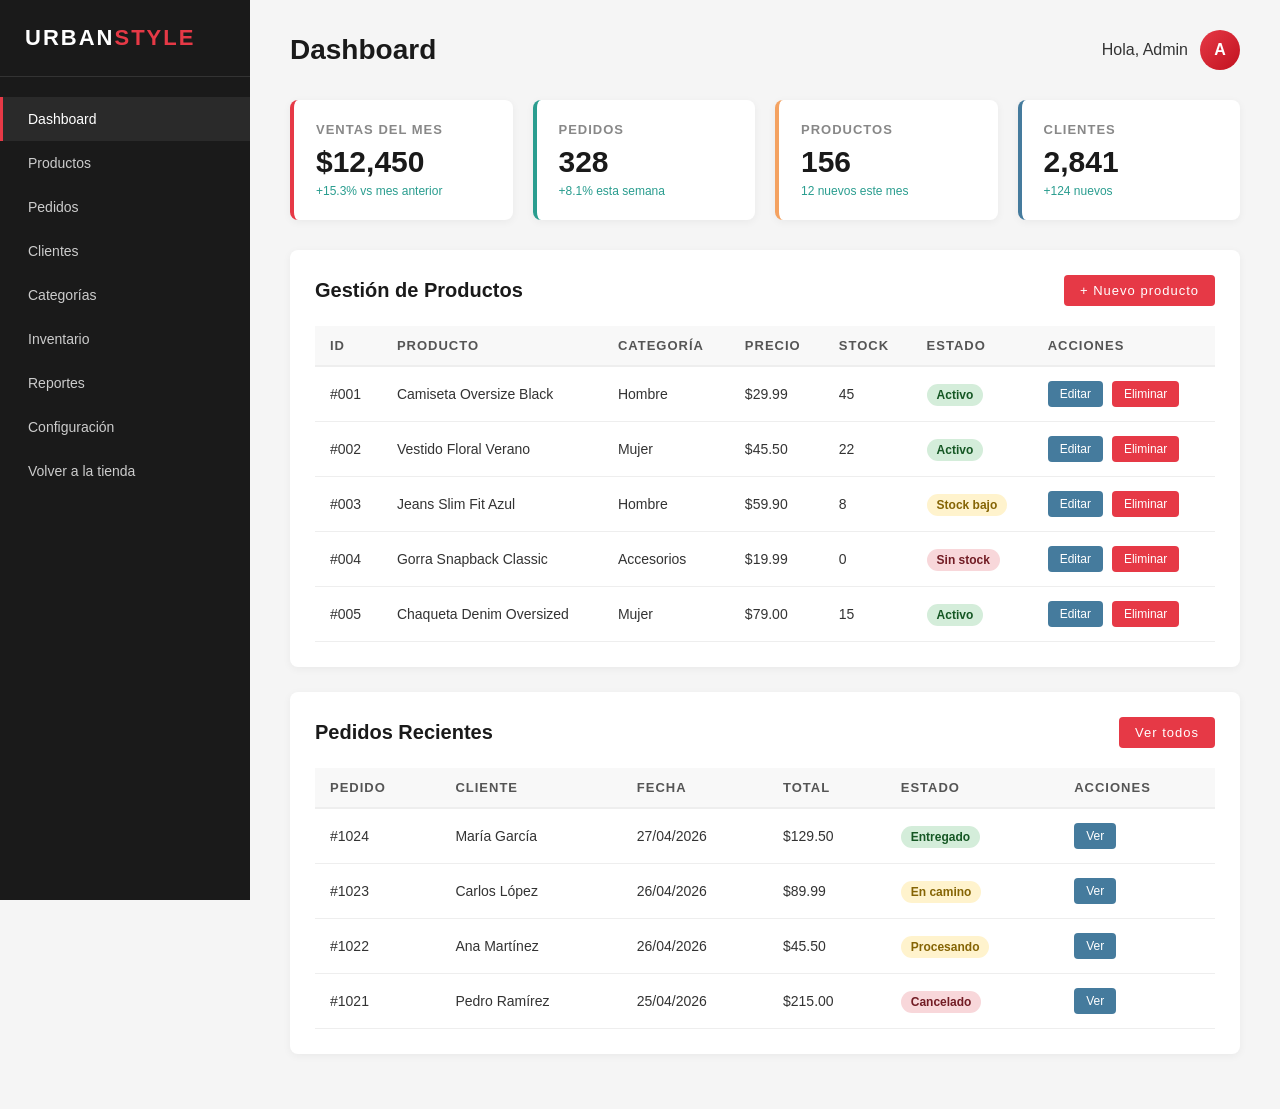
==== admin.html @ dcd6806b "first commit" ====
<!DOCTYPE html>
<html lang="es">
<head>
    <meta charset="UTF-8">
    <meta name="viewport" content="width=device-width, initial-scale=1.0">
    <title>Panel Admin - URBAN STYLE</title>
    <link rel="stylesheet" href="styles.css">
</head>
<body>
    <div class="admin-layout">
        <aside class="sidebar">
            <div class="sidebar-logo">URBAN<span>STYLE</span></div>
            <ul class="sidebar-menu">
                <li><a href="#" class="active">Dashboard</a></li>
                <li><a href="#">Productos</a></li>
                <li><a href="#">Pedidos</a></li>
                <li><a href="#">Clientes</a></li>
                <li><a href="#">Categorías</a></li>
                <li><a href="#">Inventario</a></li>
                <li><a href="#">Reportes</a></li>
                <li><a href="#">Configuración</a></li>
                <li><a href="index.html">Volver a la tienda</a></li>
            </ul>
        </aside>

        <main class="admin-main">
            <header class="admin-header">
                <h1>Dashboard</h1>
                <div class="admin-user">
                    <span>Hola, Admin</span>
                    <div class="avatar">A</div>
                </div>
            </header>

            <div class="stats-grid">
                <div class="stat-card">
                    <h3>Ventas del mes</h3>
                    <div class="value">$12,450</div>
                    <div class="change">+15.3% vs mes anterior</div>
                </div>
                <div class="stat-card">
                    <h3>Pedidos</h3>
                    <div class="value">328</div>
                    <div class="change">+8.1% esta semana</div>
                </div>
                <div class="stat-card">
                    <h3>Productos</h3>
                    <div class="value">156</div>
                    <div class="change">12 nuevos este mes</div>
                </div>
                <div class="stat-card">
                    <h3>Clientes</h3>
                    <div class="value">2,841</div>
                    <div class="change">+124 nuevos</div>
                </div>
            </div>

            <section class="admin-section">
                <div class="section-header">
                    <h2>Gestión de Productos</h2>
                    <a href="#" class="btn btn-sm">+ Nuevo producto</a>
                </div>
                <table>
                    <thead>
                        <tr>
                            <th>ID</th>
                            <th>Producto</th>
                            <th>Categoría</th>
                            <th>Precio</th>
                            <th>Stock</th>
                            <th>Estado</th>
                            <th>Acciones</th>
                        </tr>
                    </thead>
                    <tbody>
                        <tr>
                            <td>#001</td>
                            <td>Camiseta Oversize Black</td>
                            <td>Hombre</td>
                            <td>$29.99</td>
                            <td>45</td>
                            <td><span class="badge badge-success">Activo</span></td>
                            <td>
                                <a href="#" class="action-btn btn-edit">Editar</a>
                                <a href="#" class="action-btn btn-delete">Eliminar</a>
                            </td>
                        </tr>
                        <tr>
                            <td>#002</td>
                            <td>Vestido Floral Verano</td>
                            <td>Mujer</td>
                            <td>$45.50</td>
                            <td>22</td>
                            <td><span class="badge badge-success">Activo</span></td>
                            <td>
                                <a href="#" class="action-btn btn-edit">Editar</a>
                                <a href="#" class="action-btn btn-delete">Eliminar</a>
                            </td>
                        </tr>
                        <tr>
                            <td>#003</td>
                            <td>Jeans Slim Fit Azul</td>
                            <td>Hombre</td>
                            <td>$59.90</td>
                            <td>8</td>
                            <td><span class="badge badge-warning">Stock bajo</span></td>
                            <td>
                                <a href="#" class="action-btn btn-edit">Editar</a>
                                <a href="#" class="action-btn btn-delete">Eliminar</a>
                            </td>
                        </tr>
                        <tr>
                            <td>#004</td>
                            <td>Gorra Snapback Classic</td>
                            <td>Accesorios</td>
                            <td>$19.99</td>
                            <td>0</td>
                            <td><span class="badge badge-danger">Sin stock</span></td>
                            <td>
                                <a href="#" class="action-btn btn-edit">Editar</a>
                                <a href="#" class="action-btn btn-delete">Eliminar</a>
                            </td>
                        </tr>
                        <tr>
                            <td>#005</td>
                            <td>Chaqueta Denim Oversized</td>
                            <td>Mujer</td>
                            <td>$79.00</td>
                            <td>15</td>
                            <td><span class="badge badge-success">Activo</span></td>
                            <td>
                                <a href="#" class="action-btn btn-edit">Editar</a>
                                <a href="#" class="action-btn btn-delete">Eliminar</a>
                            </td>
                        </tr>
                    </tbody>
                </table>
            </section>

            <section class="admin-section">
                <div class="section-header">
                    <h2>Pedidos Recientes</h2>
                    <a href="#" class="btn btn-sm">Ver todos</a>
                </div>
                <table>
                    <thead>
                        <tr>
                            <th>Pedido</th>
                            <th>Cliente</th>
                            <th>Fecha</th>
                            <th>Total</th>
                            <th>Estado</th>
                            <th>Acciones</th>
                        </tr>
                    </thead>
                    <tbody>
                        <tr>
                            <td>#1024</td>
                            <td>María García</td>
                            <td>27/04/2026</td>
                            <td>$129.50</td>
                            <td><span class="badge badge-success">Entregado</span></td>
                            <td><a href="#" class="action-btn btn-edit">Ver</a></td>
                        </tr>
                        <tr>
                            <td>#1023</td>
                            <td>Carlos López</td>
                            <td>26/04/2026</td>
                            <td>$89.99</td>
                            <td><span class="badge badge-warning">En camino</span></td>
                            <td><a href="#" class="action-btn btn-edit">Ver</a></td>
                        </tr>
                        <tr>
                            <td>#1022</td>
                            <td>Ana Martínez</td>
                            <td>26/04/2026</td>
                            <td>$45.50</td>
                            <td><span class="badge badge-warning">Procesando</span></td>
                            <td><a href="#" class="action-btn btn-edit">Ver</a></td>
                        </tr>
                        <tr>
                            <td>#1021</td>
                            <td>Pedro Ramírez</td>
                            <td>25/04/2026</td>
                            <td>$215.00</td>
                            <td><span class="badge badge-danger">Cancelado</span></td>
                            <td><a href="#" class="action-btn btn-edit">Ver</a></td>
                        </tr>
                    </tbody>
                </table>
            </section>
        </main>
    </div>
</body>
</html>
---- styles.css ----
* {
    margin: 0;
    padding: 0;
    box-sizing: border-box;
    font-family: 'Segoe UI', Tahoma, sans-serif;
}

body {
    background-color: #f5f5f5;
    color: #333;
}

/* ===== NAVBAR ===== */
.navbar {
    background-color: #1a1a1a;
    color: #fff;
    padding: 18px 50px;
    display: flex;
    justify-content: space-between;
    align-items: center;
    box-shadow: 0 2px 8px rgba(0,0,0,0.1);
    position: sticky;
    top: 0;
    z-index: 100;
}

.logo {
    font-size: 26px;
    font-weight: bold;
    letter-spacing: 2px;
}

.logo span {
    color: #e63946;
}

.nav-links {
    list-style: none;
    display: flex;
    gap: 30px;
}

.nav-links a {
    color: #fff;
    text-decoration: none;
    font-size: 15px;
    transition: color 0.3s;
}

.nav-links a:hover {
    color: #e63946;
}

.nav-icons {
    display: flex;
    gap: 20px;
    font-size: 18px;
}

.nav-icons a {
    color: #fff;
    text-decoration: none;
}

/* ===== HERO ===== */
.hero {
    background: linear-gradient(135deg, #232526 0%, #414345 100%);
    color: #fff;
    padding: 100px 50px;
    text-align: center;
}

.hero h1 {
    font-size: 52px;
    margin-bottom: 20px;
    letter-spacing: 3px;
}

.hero p {
    font-size: 18px;
    margin-bottom: 30px;
    opacity: 0.9;
}

.btn {
    background-color: #e63946;
    color: #fff;
    padding: 14px 40px;
    border: none;
    border-radius: 4px;
    font-size: 15px;
    cursor: pointer;
    text-decoration: none;
    display: inline-block;
    transition: background 0.3s;
    letter-spacing: 1px;
}

.btn:hover {
    background-color: #c1121f;
}

.btn-outline {
    background: transparent;
    border: 2px solid #fff;
}

.btn-outline:hover {
    background: #fff;
    color: #1a1a1a;
}

/* ===== CATEGORÍAS ===== */
.section-title {
    text-align: center;
    font-size: 32px;
    margin: 60px 0 40px;
    color: #1a1a1a;
    letter-spacing: 2px;
}

.categories {
    display: grid;
    grid-template-columns: repeat(3, 1fr);
    gap: 20px;
    padding: 0 50px;
    margin-bottom: 60px;
}

.category-card {
    background-color: #ddd;
    height: 250px;
    border-radius: 8px;
    display: flex;
    align-items: center;
    justify-content: center;
    color: #1a1a1a;
    font-size: 24px;
    font-weight: bold;
    letter-spacing: 2px;
    cursor: pointer;
    transition: transform 0.3s;
}

.category-card:nth-child(1) { background: linear-gradient(135deg, #ffecd2, #fcb69f); }
.category-card:nth-child(2) { background: linear-gradient(135deg, #a1c4fd, #c2e9fb); }
.category-card:nth-child(3) { background: linear-gradient(135deg, #d4fc79, #96e6a1); }

.category-card:hover {
    transform: translateY(-5px);
}

/* ===== PRODUCTOS ===== */
.products {
    display: grid;
    grid-template-columns: repeat(4, 1fr);
    gap: 25px;
    padding: 0 50px 60px;
}

.product-card {
    background-color: #fff;
    border-radius: 8px;
    overflow: hidden;
    box-shadow: 0 2px 10px rgba(0,0,0,0.08);
    transition: transform 0.3s, box-shadow 0.3s;
}

.product-card:hover {
    transform: translateY(-5px);
    box-shadow: 0 5px 20px rgba(0,0,0,0.15);
}

.product-image {
    height: 280px;
    background: linear-gradient(135deg, #e0e0e0, #c0c0c0);
    display: flex;
    align-items: center;
    justify-content: center;
    color: #888;
    font-size: 14px;
}

.product-info {
    padding: 18px;
}

.product-name {
    font-size: 16px;
    font-weight: 600;
    margin-bottom: 8px;
}

.product-category {
    font-size: 12px;
    color: #888;
    margin-bottom: 10px;
    text-transform: uppercase;
}

.product-price {
    font-size: 20px;
    font-weight: bold;
    color: #e63946;
    margin-bottom: 12px;
}

.product-card .btn {
    width: 100%;
    padding: 10px;
    font-size: 14px;
}

/* ===== FOOTER ===== */
.footer {
    background-color: #1a1a1a;
    color: #ccc;
    padding: 40px 50px 20px;
    text-align: center;
}

.footer-links {
    display: flex;
    justify-content: center;
    gap: 30px;
    margin-bottom: 20px;
    list-style: none;
}

.footer-links a {
    color: #ccc;
    text-decoration: none;
    font-size: 14px;
}

.footer-links a:hover {
    color: #e63946;
}

.footer p {
    font-size: 13px;
    color: #888;
}

/* ===== LOGIN ===== */
.login-container {
    min-height: calc(100vh - 76px);
    display: flex;
    align-items: center;
    justify-content: center;
    background: linear-gradient(135deg, #232526 0%, #414345 100%);
    padding: 40px 20px;
}

.login-box {
    background-color: #fff;
    padding: 50px 40px;
    border-radius: 10px;
    box-shadow: 0 10px 40px rgba(0,0,0,0.3);
    width: 100%;
    max-width: 420px;
}

.login-box h2 {
    text-align: center;
    margin-bottom: 8px;
    font-size: 28px;
    color: #1a1a1a;
}

.login-box .subtitle {
    text-align: center;
    color: #888;
    margin-bottom: 30px;
    font-size: 14px;
}

.form-group {
    margin-bottom: 20px;
}

.form-group label {
    display: block;
    margin-bottom: 8px;
    font-size: 14px;
    color: #555;
    font-weight: 500;
}

.form-group input,
.form-group select,
.form-group textarea {
    width: 100%;
    padding: 12px 14px;
    border: 1px solid #ddd;
    border-radius: 5px;
    font-size: 14px;
    transition: border 0.3s;
}

.form-group input:focus,
.form-group select:focus,
.form-group textarea:focus {
    outline: none;
    border-color: #e63946;
}

.form-row {
    display: flex;
    justify-content: space-between;
    align-items: center;
    margin-bottom: 20px;
    font-size: 13px;
}

.form-row a {
    color: #e63946;
    text-decoration: none;
}

.login-box .btn {
    width: 100%;
    padding: 13px;
}

.divider {
    text-align: center;
    margin: 20px 0;
    color: #aaa;
    font-size: 13px;
    position: relative;
}

.divider::before,
.divider::after {
    content: '';
    position: absolute;
    top: 50%;
    width: 40%;
    height: 1px;
    background: #ddd;
}

.divider::before { left: 0; }
.divider::after { right: 0; }

.signup-text {
    text-align: center;
    margin-top: 20px;
    font-size: 14px;
    color: #555;
}

.signup-text a {
    color: #e63946;
    text-decoration: none;
    font-weight: 600;
}

/* ===== ADMIN ===== */
.admin-layout {
    display: flex;
    min-height: 100vh;
}

.sidebar {
    width: 250px;
    background-color: #1a1a1a;
    color: #fff;
    padding: 25px 0;
    position: fixed;
    height: 100vh;
    overflow-y: auto;
}

.sidebar-logo {
    padding: 0 25px 25px;
    border-bottom: 1px solid #333;
    font-size: 22px;
    font-weight: bold;
    letter-spacing: 2px;
}

.sidebar-logo span { color: #e63946; }

.sidebar-menu {
    list-style: none;
    margin-top: 20px;
}

.sidebar-menu li a {
    display: block;
    padding: 14px 25px;
    color: #ccc;
    text-decoration: none;
    font-size: 14px;
    transition: background 0.3s;
    border-left: 3px solid transparent;
}

.sidebar-menu li a:hover,
.sidebar-menu li a.active {
    background-color: #2a2a2a;
    color: #fff;
    border-left-color: #e63946;
}

.admin-main {
    margin-left: 250px;
    flex: 1;
    padding: 30px 40px;
    background-color: #f5f5f5;
}

.admin-header {
    display: flex;
    justify-content: space-between;
    align-items: center;
    margin-bottom: 30px;
}

.admin-header h1 {
    font-size: 28px;
    color: #1a1a1a;
}

.admin-user {
    display: flex;
    align-items: center;
    gap: 12px;
}

.avatar {
    width: 40px;
    height: 40px;
    border-radius: 50%;
    background: linear-gradient(135deg, #e63946, #c1121f);
    color: #fff;
    display: flex;
    align-items: center;
    justify-content: center;
    font-weight: bold;
}

/* Stats Cards */
.stats-grid {
    display: grid;
    grid-template-columns: repeat(4, 1fr);
    gap: 20px;
    margin-bottom: 30px;
}

.stat-card {
    background-color: #fff;
    padding: 22px;
    border-radius: 8px;
    box-shadow: 0 2px 8px rgba(0,0,0,0.05);
    border-left: 4px solid #e63946;
}

.stat-card:nth-child(2) { border-left-color: #2a9d8f; }
.stat-card:nth-child(3) { border-left-color: #f4a261; }
.stat-card:nth-child(4) { border-left-color: #457b9d; }

.stat-card h3 {
    font-size: 13px;
    color: #888;
    text-transform: uppercase;
    margin-bottom: 8px;
    letter-spacing: 1px;
}

.stat-card .value {
    font-size: 30px;
    font-weight: bold;
    color: #1a1a1a;
}

.stat-card .change {
    font-size: 12px;
    color: #2a9d8f;
    margin-top: 5px;
}

/* Tables */
.admin-section {
    background-color: #fff;
    border-radius: 8px;
    padding: 25px;
    box-shadow: 0 2px 8px rgba(0,0,0,0.05);
    margin-bottom: 25px;
}

.section-header {
    display: flex;
    justify-content: space-between;
    align-items: center;
    margin-bottom: 20px;
}

.section-header h2 {
    font-size: 20px;
    color: #1a1a1a;
}

.btn-sm {
    padding: 8px 16px;
    font-size: 13px;
}

table {
    width: 100%;
    border-collapse: collapse;
}

th {
    background-color: #f8f8f8;
    padding: 12px 15px;
    text-align: left;
    font-size: 13px;
    color: #555;
    text-transform: uppercase;
    letter-spacing: 1px;
    border-bottom: 2px solid #eee;
}

td {
    padding: 14px 15px;
    border-bottom: 1px solid #eee;
    font-size: 14px;
}

tr:hover {
    background-color: #fafafa;
}

.badge {
    padding: 4px 10px;
    border-radius: 12px;
    font-size: 12px;
    font-weight: 600;
}

.badge-success {
    background-color: #d4edda;
    color: #155724;
}

.badge-warning {
    background-color: #fff3cd;
    color: #856404;
}

.badge-danger {
    background-color: #f8d7da;
    color: #721c24;
}

.action-btn {
    padding: 6px 12px;
    border: none;
    border-radius: 4px;
    cursor: pointer;
    font-size: 12px;
    margin-right: 5px;
    text-decoration: none;
    display: inline-block;
}

.btn-edit {
    background-color: #457b9d;
    color: #fff;
}

.btn-delete {
    background-color: #e63946;
    color: #fff;
}

/* ===== RESPONSIVE ===== */
@media (max-width: 900px) {
    .products { grid-template-columns: repeat(2, 1fr); }
    .categories { grid-template-columns: 1fr; }
    .stats-grid { grid-template-columns: repeat(2, 1fr); }
    .nav-links { display: none; }
    .hero h1 { font-size: 36px; }
    .sidebar { width: 200px; }
    .admin-main { margin-left: 200px; padding: 20px; }
}
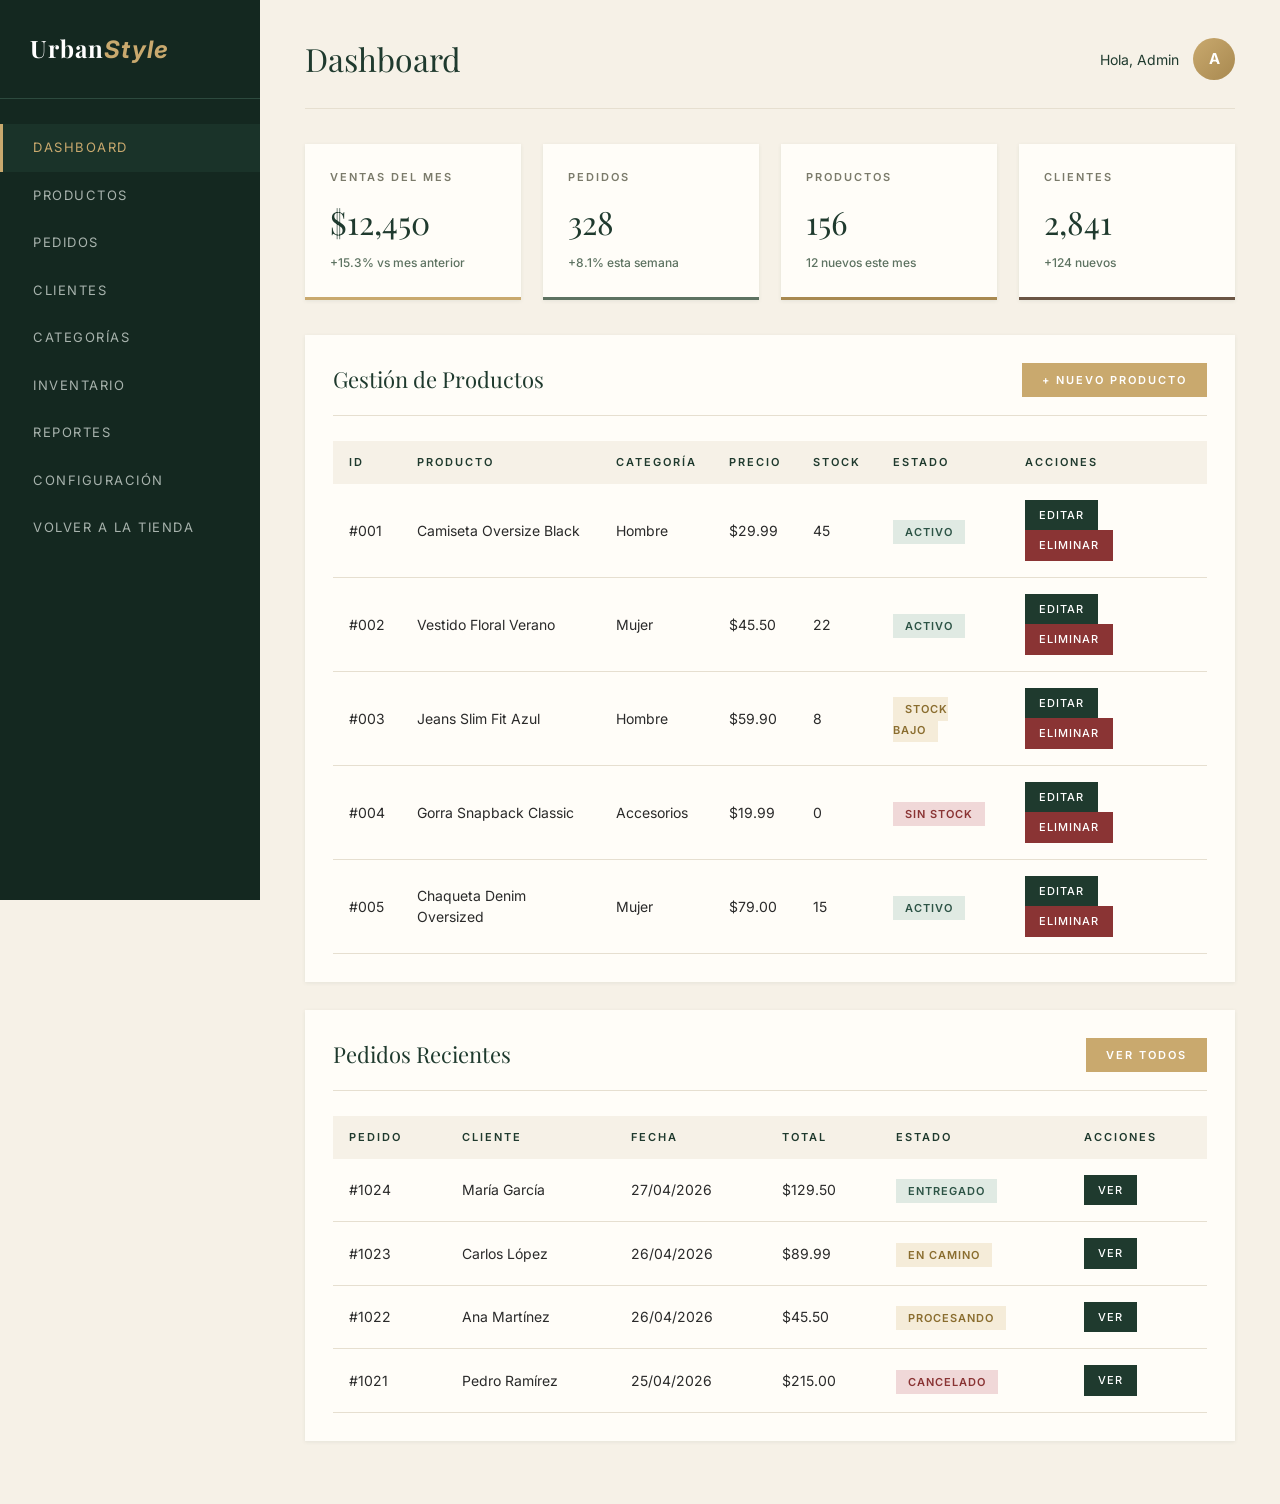
==== commit 5bb2d156: "rediseño: paleta crema/verde oscuro con dorado, tipografía serif para títulos" ====
--- a/admin.html
+++ b/admin.html
@@ -4,12 +4,15 @@
     <meta charset="UTF-8">
     <meta name="viewport" content="width=device-width, initial-scale=1.0">
     <title>Panel Admin - URBAN STYLE</title>
+    <link rel="preconnect" href="https://fonts.googleapis.com">
+    <link rel="preconnect" href="https://fonts.gstatic.com" crossorigin>
+    <link href="https://fonts.googleapis.com/css2?family=Inter:wght@400;500;600;700&family=Playfair+Display:ital,wght@0,400;0,500;0,700;1,400&display=swap" rel="stylesheet">
     <link rel="stylesheet" href="styles.css">
 </head>
 <body>
     <div class="admin-layout">
         <aside class="sidebar">
-            <div class="sidebar-logo">URBAN<span>STYLE</span></div>
+            <div class="sidebar-logo">Urban<span>Style</span></div>
             <ul class="sidebar-menu">
                 <li><a href="#" class="active">Dashboard</a></li>
                 <li><a href="#">Productos</a></li>
--- a/styles.css
+++ b/styles.css
@@ -2,332 +2,502 @@
     margin: 0;
     padding: 0;
     box-sizing: border-box;
-    font-family: 'Segoe UI', Tahoma, sans-serif;
+    font-family: 'Inter', 'Segoe UI', Tahoma, sans-serif;
+}
+
+:root {
+    --bg: #f6f1e7;
+    --primary: #1f3a2e;
+    --primary-dark: #142820;
+    --accent: #c9a96e;
+    --accent-dark: #a88950;
+    --text: #2a2a2a;
+    --muted: #7a7a6a;
+    --card: #fffdf8;
+    --border: #e6dfd0;
 }
 
 body {
-    background-color: #f5f5f5;
-    color: #333;
+    background-color: var(--bg);
+    color: var(--text);
+    line-height: 1.5;
+}
+
+h1, h2, h3, .logo {
+    font-family: 'Playfair Display', Georgia, serif;
 }
 
 /* ===== NAVBAR ===== */
 .navbar {
-    background-color: #1a1a1a;
-    color: #fff;
-    padding: 18px 50px;
+    background-color: var(--card);
+    color: var(--primary);
+    padding: 22px 60px;
     display: flex;
     justify-content: space-between;
     align-items: center;
-    box-shadow: 0 2px 8px rgba(0,0,0,0.1);
+    border-bottom: 1px solid var(--border);
     position: sticky;
     top: 0;
     z-index: 100;
 }
 
 .logo {
-    font-size: 26px;
-    font-weight: bold;
-    letter-spacing: 2px;
+    font-size: 28px;
+    font-weight: 700;
+    letter-spacing: 1px;
+    color: var(--primary);
 }
 
 .logo span {
-    color: #e63946;
+    color: var(--accent);
+    font-style: italic;
 }
 
 .nav-links {
     list-style: none;
     display: flex;
-    gap: 30px;
+    gap: 35px;
 }
 
 .nav-links a {
-    color: #fff;
+    color: var(--primary);
     text-decoration: none;
-    font-size: 15px;
+    font-size: 14px;
+    text-transform: uppercase;
+    letter-spacing: 1.5px;
+    font-weight: 500;
+    position: relative;
+    padding-bottom: 4px;
     transition: color 0.3s;
 }
 
+.nav-links a::after {
+    content: '';
+    position: absolute;
+    bottom: 0;
+    left: 0;
+    width: 0;
+    height: 2px;
+    background: var(--accent);
+    transition: width 0.3s;
+}
+
 .nav-links a:hover {
-    color: #e63946;
+    color: var(--accent-dark);
+}
+
+.nav-links a:hover::after {
+    width: 100%;
 }
 
 .nav-icons {
     display: flex;
-    gap: 20px;
-    font-size: 18px;
+    gap: 22px;
+    font-size: 13px;
+    text-transform: uppercase;
+    letter-spacing: 1px;
 }
 
 .nav-icons a {
-    color: #fff;
+    color: var(--primary);
     text-decoration: none;
+    font-weight: 500;
+}
+
+.nav-icons a:hover {
+    color: var(--accent-dark);
 }
 
 /* ===== HERO ===== */
 .hero {
-    background: linear-gradient(135deg, #232526 0%, #414345 100%);
+    background: linear-gradient(135deg, #1f3a2e 0%, #2d5446 100%);
     color: #fff;
-    padding: 100px 50px;
+    padding: 130px 50px;
     text-align: center;
+    position: relative;
+    overflow: hidden;
+}
+
+.hero::before {
+    content: '';
+    position: absolute;
+    top: -50%;
+    right: -20%;
+    width: 60%;
+    height: 200%;
+    background: radial-gradient(circle, rgba(201, 169, 110, 0.15) 0%, transparent 70%);
+}
+
+.hero-content {
+    position: relative;
+    z-index: 1;
+}
+
+.hero .tag {
+    display: inline-block;
+    color: var(--accent);
+    font-size: 13px;
+    letter-spacing: 4px;
+    text-transform: uppercase;
+    margin-bottom: 18px;
 }
 
 .hero h1 {
-    font-size: 52px;
-    margin-bottom: 20px;
-    letter-spacing: 3px;
+    font-size: 64px;
+    margin-bottom: 22px;
+    font-weight: 400;
+    letter-spacing: 1px;
+    line-height: 1.1;
+}
+
+.hero h1 em {
+    color: var(--accent);
+    font-style: italic;
 }
 
 .hero p {
-    font-size: 18px;
-    margin-bottom: 30px;
-    opacity: 0.9;
+    font-size: 17px;
+    margin-bottom: 35px;
+    opacity: 0.85;
+    max-width: 550px;
+    margin-left: auto;
+    margin-right: auto;
 }
 
 .btn {
-    background-color: #e63946;
+    background-color: var(--accent);
     color: #fff;
-    padding: 14px 40px;
+    padding: 14px 38px;
     border: none;
-    border-radius: 4px;
-    font-size: 15px;
+    font-size: 13px;
     cursor: pointer;
     text-decoration: none;
     display: inline-block;
-    transition: background 0.3s;
-    letter-spacing: 1px;
+    transition: all 0.3s;
+    letter-spacing: 2px;
+    text-transform: uppercase;
+    font-weight: 600;
 }
 
 .btn:hover {
-    background-color: #c1121f;
+    background-color: var(--accent-dark);
+    transform: translateY(-2px);
 }
 
 .btn-outline {
     background: transparent;
-    border: 2px solid #fff;
+    border: 1px solid #fff;
 }
 
 .btn-outline:hover {
     background: #fff;
-    color: #1a1a1a;
-}
-
-/* ===== CATEGORÍAS ===== */
+    color: var(--primary);
+}
+
+.btn-dark {
+    background-color: var(--primary);
+}
+
+.btn-dark:hover {
+    background-color: var(--primary-dark);
+}
+
+/* ===== SECCIONES ===== */
 .section-title {
     text-align: center;
-    font-size: 32px;
-    margin: 60px 0 40px;
-    color: #1a1a1a;
+    font-size: 38px;
+    margin: 80px 0 15px;
+    color: var(--primary);
+    font-weight: 400;
+}
+
+.section-subtitle {
+    text-align: center;
+    color: var(--muted);
+    margin-bottom: 50px;
+    font-size: 14px;
     letter-spacing: 2px;
-}
-
+    text-transform: uppercase;
+}
+
+/* ===== CATEGORÍAS ===== */
 .categories {
     display: grid;
     grid-template-columns: repeat(3, 1fr);
-    gap: 20px;
-    padding: 0 50px;
-    margin-bottom: 60px;
+    gap: 25px;
+    padding: 0 60px;
+    margin-bottom: 80px;
 }
 
 .category-card {
-    background-color: #ddd;
-    height: 250px;
-    border-radius: 8px;
-    display: flex;
-    align-items: center;
-    justify-content: center;
-    color: #1a1a1a;
-    font-size: 24px;
-    font-weight: bold;
-    letter-spacing: 2px;
+    height: 320px;
+    border-radius: 2px;
+    display: flex;
+    align-items: flex-end;
+    justify-content: flex-start;
+    padding: 30px;
+    color: #fff;
+    font-size: 22px;
+    font-weight: 500;
+    letter-spacing: 3px;
     cursor: pointer;
-    transition: transform 0.3s;
-}
-
-.category-card:nth-child(1) { background: linear-gradient(135deg, #ffecd2, #fcb69f); }
-.category-card:nth-child(2) { background: linear-gradient(135deg, #a1c4fd, #c2e9fb); }
-.category-card:nth-child(3) { background: linear-gradient(135deg, #d4fc79, #96e6a1); }
-
-.category-card:hover {
-    transform: translateY(-5px);
+    position: relative;
+    overflow: hidden;
+    text-transform: uppercase;
+    font-family: 'Playfair Display', Georgia, serif;
+}
+
+.category-card::after {
+    content: '';
+    position: absolute;
+    inset: 0;
+    background: linear-gradient(to top, rgba(20, 40, 32, 0.7), transparent 60%);
+}
+
+.category-card span {
+    position: relative;
+    z-index: 1;
+}
+
+.category-card:nth-child(1) { background: linear-gradient(135deg, #5d7261, #8a9a7e); }
+.category-card:nth-child(2) { background: linear-gradient(135deg, #c9a96e, #ddc294); }
+.category-card:nth-child(3) { background: linear-gradient(135deg, #6b5544, #9a8067); }
+
+.category-card:hover img {
+    transform: scale(1.05);
 }
 
 /* ===== PRODUCTOS ===== */
 .products {
     display: grid;
     grid-template-columns: repeat(4, 1fr);
-    gap: 25px;
-    padding: 0 50px 60px;
+    gap: 30px;
+    padding: 0 60px 80px;
 }
 
 .product-card {
-    background-color: #fff;
-    border-radius: 8px;
+    background-color: var(--card);
     overflow: hidden;
-    box-shadow: 0 2px 10px rgba(0,0,0,0.08);
-    transition: transform 0.3s, box-shadow 0.3s;
+    transition: transform 0.4s;
+    position: relative;
 }
 
 .product-card:hover {
-    transform: translateY(-5px);
-    box-shadow: 0 5px 20px rgba(0,0,0,0.15);
+    transform: translateY(-8px);
+}
+
+.product-card:hover .product-image {
+    background-position: right center;
 }
 
 .product-image {
-    height: 280px;
-    background: linear-gradient(135deg, #e0e0e0, #c0c0c0);
+    height: 320px;
+    background: linear-gradient(135deg, #e6dfd0, #d5cab6);
     display: flex;
     align-items: center;
     justify-content: center;
-    color: #888;
-    font-size: 14px;
-}
+    color: var(--muted);
+    font-size: 13px;
+    letter-spacing: 1px;
+    transition: background-position 0.5s;
+    position: relative;
+}
+
+.product-tag {
+    position: absolute;
+    top: 15px;
+    left: 15px;
+    background: var(--primary);
+    color: #fff;
+    padding: 4px 12px;
+    font-size: 11px;
+    letter-spacing: 1.5px;
+    text-transform: uppercase;
+}
+
+.product-tag.new { background: var(--accent); }
 
 .product-info {
-    padding: 18px;
+    padding: 20px 5px;
+    text-align: center;
+}
+
+.product-category {
+    font-size: 11px;
+    color: var(--muted);
+    margin-bottom: 8px;
+    text-transform: uppercase;
+    letter-spacing: 2px;
 }
 
 .product-name {
     font-size: 16px;
+    font-weight: 500;
+    margin-bottom: 10px;
+    color: var(--primary);
+    font-family: 'Playfair Display', Georgia, serif;
+}
+
+.product-price {
+    font-size: 16px;
     font-weight: 600;
-    margin-bottom: 8px;
-}
-
-.product-category {
-    font-size: 12px;
-    color: #888;
-    margin-bottom: 10px;
-    text-transform: uppercase;
-}
-
-.product-price {
-    font-size: 20px;
-    font-weight: bold;
-    color: #e63946;
-    margin-bottom: 12px;
+    color: var(--accent-dark);
+    margin-bottom: 14px;
+    letter-spacing: 1px;
 }
 
 .product-card .btn {
-    width: 100%;
-    padding: 10px;
-    font-size: 14px;
+    padding: 10px 24px;
+    font-size: 11px;
 }
 
 /* ===== FOOTER ===== */
 .footer {
-    background-color: #1a1a1a;
-    color: #ccc;
-    padding: 40px 50px 20px;
+    background-color: var(--primary-dark);
+    color: #c5cdc7;
+    padding: 60px 60px 25px;
+}
+
+.footer-grid {
+    display: grid;
+    grid-template-columns: 2fr 1fr 1fr 1fr;
+    gap: 40px;
+    margin-bottom: 40px;
+}
+
+.footer-col h4 {
+    color: #fff;
+    font-size: 14px;
+    text-transform: uppercase;
+    letter-spacing: 2px;
+    margin-bottom: 18px;
+    font-family: 'Inter', sans-serif;
+}
+
+.footer-col p, .footer-col a {
+    color: #a8b3ad;
+    font-size: 14px;
+    line-height: 1.9;
+    text-decoration: none;
+    display: block;
+}
+
+.footer-col a:hover {
+    color: var(--accent);
+}
+
+.footer-bottom {
+    border-top: 1px solid #2d4a3e;
+    padding-top: 20px;
     text-align: center;
-}
-
-.footer-links {
-    display: flex;
-    justify-content: center;
-    gap: 30px;
-    margin-bottom: 20px;
-    list-style: none;
-}
-
-.footer-links a {
-    color: #ccc;
-    text-decoration: none;
-    font-size: 14px;
-}
-
-.footer-links a:hover {
-    color: #e63946;
-}
-
-.footer p {
-    font-size: 13px;
-    color: #888;
+    font-size: 13px;
+    color: #7d8b83;
 }
 
 /* ===== LOGIN ===== */
 .login-container {
-    min-height: calc(100vh - 76px);
+    min-height: calc(100vh - 84px);
     display: flex;
     align-items: center;
     justify-content: center;
-    background: linear-gradient(135deg, #232526 0%, #414345 100%);
-    padding: 40px 20px;
+    background:
+        linear-gradient(135deg, rgba(31, 58, 46, 0.92), rgba(20, 40, 32, 0.92)),
+        radial-gradient(circle at 20% 50%, rgba(201, 169, 110, 0.2), transparent);
+    background-color: var(--primary);
+    padding: 50px 20px;
 }
 
 .login-box {
-    background-color: #fff;
-    padding: 50px 40px;
-    border-radius: 10px;
-    box-shadow: 0 10px 40px rgba(0,0,0,0.3);
+    background-color: var(--card);
+    padding: 55px 45px;
+    box-shadow: 0 20px 60px rgba(0,0,0,0.25);
     width: 100%;
-    max-width: 420px;
+    max-width: 440px;
+    border-top: 4px solid var(--accent);
 }
 
 .login-box h2 {
     text-align: center;
     margin-bottom: 8px;
-    font-size: 28px;
-    color: #1a1a1a;
+    font-size: 32px;
+    color: var(--primary);
+    font-weight: 400;
 }
 
 .login-box .subtitle {
     text-align: center;
-    color: #888;
-    margin-bottom: 30px;
-    font-size: 14px;
+    color: var(--muted);
+    margin-bottom: 35px;
+    font-size: 13px;
+    letter-spacing: 1.5px;
+    text-transform: uppercase;
 }
 
 .form-group {
-    margin-bottom: 20px;
+    margin-bottom: 22px;
 }
 
 .form-group label {
     display: block;
     margin-bottom: 8px;
-    font-size: 14px;
-    color: #555;
-    font-weight: 500;
+    font-size: 12px;
+    color: var(--primary);
+    font-weight: 600;
+    letter-spacing: 1.5px;
+    text-transform: uppercase;
 }
 
 .form-group input,
 .form-group select,
 .form-group textarea {
     width: 100%;
-    padding: 12px 14px;
-    border: 1px solid #ddd;
-    border-radius: 5px;
+    padding: 13px 16px;
+    border: 1px solid var(--border);
+    border-radius: 0;
     font-size: 14px;
-    transition: border 0.3s;
+    background: var(--bg);
+    transition: all 0.3s;
 }
 
 .form-group input:focus,
 .form-group select:focus,
 .form-group textarea:focus {
     outline: none;
-    border-color: #e63946;
+    border-color: var(--accent);
+    background: #fff;
 }
 
 .form-row {
     display: flex;
     justify-content: space-between;
     align-items: center;
-    margin-bottom: 20px;
-    font-size: 13px;
+    margin-bottom: 25px;
+    font-size: 13px;
+    color: var(--muted);
 }
 
 .form-row a {
-    color: #e63946;
+    color: var(--accent-dark);
     text-decoration: none;
 }
 
 .login-box .btn {
     width: 100%;
-    padding: 13px;
+    padding: 14px;
+    background-color: var(--primary);
+}
+
+.login-box .btn:hover {
+    background-color: var(--primary-dark);
 }
 
 .divider {
     text-align: center;
-    margin: 20px 0;
-    color: #aaa;
-    font-size: 13px;
+    margin: 22px 0;
+    color: var(--muted);
+    font-size: 12px;
+    letter-spacing: 2px;
+    text-transform: uppercase;
     position: relative;
 }
 
@@ -336,23 +506,42 @@
     content: '';
     position: absolute;
     top: 50%;
-    width: 40%;
+    width: 42%;
     height: 1px;
-    background: #ddd;
+    background: var(--border);
 }
 
 .divider::before { left: 0; }
 .divider::after { right: 0; }
 
+.btn-google {
+    width: 100%;
+    padding: 13px;
+    background: #fff;
+    color: var(--primary);
+    border: 1px solid var(--border);
+    cursor: pointer;
+    font-size: 13px;
+    letter-spacing: 1.5px;
+    text-transform: uppercase;
+    font-weight: 500;
+    transition: all 0.3s;
+}
+
+.btn-google:hover {
+    border-color: var(--accent);
+    color: var(--accent-dark);
+}
+
 .signup-text {
     text-align: center;
-    margin-top: 20px;
-    font-size: 14px;
-    color: #555;
+    margin-top: 25px;
+    font-size: 13px;
+    color: var(--muted);
 }
 
 .signup-text a {
-    color: #e63946;
+    color: var(--accent-dark);
     text-decoration: none;
     font-weight: 600;
 }
@@ -364,148 +553,162 @@
 }
 
 .sidebar {
-    width: 250px;
-    background-color: #1a1a1a;
+    width: 260px;
+    background-color: var(--primary-dark);
     color: #fff;
-    padding: 25px 0;
+    padding: 30px 0;
     position: fixed;
     height: 100vh;
     overflow-y: auto;
 }
 
 .sidebar-logo {
-    padding: 0 25px 25px;
-    border-bottom: 1px solid #333;
-    font-size: 22px;
-    font-weight: bold;
-    letter-spacing: 2px;
-}
-
-.sidebar-logo span { color: #e63946; }
+    padding: 0 30px 30px;
+    border-bottom: 1px solid #2d4a3e;
+    font-size: 24px;
+    font-weight: 700;
+    letter-spacing: 1px;
+    font-family: 'Playfair Display', Georgia, serif;
+}
+
+.sidebar-logo span { color: var(--accent); font-style: italic; }
 
 .sidebar-menu {
     list-style: none;
-    margin-top: 20px;
+    margin-top: 25px;
 }
 
 .sidebar-menu li a {
     display: block;
-    padding: 14px 25px;
-    color: #ccc;
+    padding: 14px 30px;
+    color: #a8b3ad;
     text-decoration: none;
-    font-size: 14px;
-    transition: background 0.3s;
+    font-size: 13px;
+    transition: all 0.3s;
     border-left: 3px solid transparent;
+    text-transform: uppercase;
+    letter-spacing: 1.5px;
 }
 
 .sidebar-menu li a:hover,
 .sidebar-menu li a.active {
-    background-color: #2a2a2a;
-    color: #fff;
-    border-left-color: #e63946;
+    background-color: #1a3329;
+    color: var(--accent);
+    border-left-color: var(--accent);
 }
 
 .admin-main {
-    margin-left: 250px;
+    margin-left: 260px;
     flex: 1;
-    padding: 30px 40px;
-    background-color: #f5f5f5;
+    padding: 35px 45px;
+    background-color: var(--bg);
 }
 
 .admin-header {
     display: flex;
     justify-content: space-between;
     align-items: center;
-    margin-bottom: 30px;
+    margin-bottom: 35px;
+    padding-bottom: 25px;
+    border-bottom: 1px solid var(--border);
 }
 
 .admin-header h1 {
-    font-size: 28px;
-    color: #1a1a1a;
+    font-size: 32px;
+    color: var(--primary);
+    font-weight: 400;
 }
 
 .admin-user {
     display: flex;
     align-items: center;
-    gap: 12px;
+    gap: 14px;
+    color: var(--primary);
+    font-size: 14px;
 }
 
 .avatar {
-    width: 40px;
-    height: 40px;
+    width: 42px;
+    height: 42px;
     border-radius: 50%;
-    background: linear-gradient(135deg, #e63946, #c1121f);
+    background: linear-gradient(135deg, var(--accent), var(--accent-dark));
     color: #fff;
     display: flex;
     align-items: center;
     justify-content: center;
     font-weight: bold;
+    font-size: 15px;
 }
 
 /* Stats Cards */
 .stats-grid {
     display: grid;
     grid-template-columns: repeat(4, 1fr);
-    gap: 20px;
-    margin-bottom: 30px;
+    gap: 22px;
+    margin-bottom: 35px;
 }
 
 .stat-card {
-    background-color: #fff;
-    padding: 22px;
-    border-radius: 8px;
-    box-shadow: 0 2px 8px rgba(0,0,0,0.05);
-    border-left: 4px solid #e63946;
-}
-
-.stat-card:nth-child(2) { border-left-color: #2a9d8f; }
-.stat-card:nth-child(3) { border-left-color: #f4a261; }
-.stat-card:nth-child(4) { border-left-color: #457b9d; }
+    background-color: var(--card);
+    padding: 25px;
+    box-shadow: 0 1px 4px rgba(31, 58, 46, 0.08);
+    border-bottom: 3px solid var(--accent);
+}
+
+.stat-card:nth-child(2) { border-bottom-color: #5d7261; }
+.stat-card:nth-child(3) { border-bottom-color: #a88950; }
+.stat-card:nth-child(4) { border-bottom-color: #6b5544; }
 
 .stat-card h3 {
-    font-size: 13px;
-    color: #888;
-    text-transform: uppercase;
-    margin-bottom: 8px;
-    letter-spacing: 1px;
+    font-size: 11px;
+    color: var(--muted);
+    text-transform: uppercase;
+    margin-bottom: 12px;
+    letter-spacing: 2px;
+    font-family: 'Inter', sans-serif;
+    font-weight: 600;
 }
 
 .stat-card .value {
-    font-size: 30px;
-    font-weight: bold;
-    color: #1a1a1a;
+    font-size: 32px;
+    font-weight: 400;
+    color: var(--primary);
+    font-family: 'Playfair Display', Georgia, serif;
 }
 
 .stat-card .change {
     font-size: 12px;
-    color: #2a9d8f;
-    margin-top: 5px;
+    color: #5d7261;
+    margin-top: 8px;
+    font-weight: 500;
 }
 
 /* Tables */
 .admin-section {
-    background-color: #fff;
-    border-radius: 8px;
-    padding: 25px;
-    box-shadow: 0 2px 8px rgba(0,0,0,0.05);
-    margin-bottom: 25px;
+    background-color: var(--card);
+    padding: 28px;
+    box-shadow: 0 1px 4px rgba(31, 58, 46, 0.08);
+    margin-bottom: 28px;
 }
 
 .section-header {
     display: flex;
     justify-content: space-between;
     align-items: center;
-    margin-bottom: 20px;
+    margin-bottom: 25px;
+    padding-bottom: 18px;
+    border-bottom: 1px solid var(--border);
 }
 
 .section-header h2 {
-    font-size: 20px;
-    color: #1a1a1a;
+    font-size: 22px;
+    color: var(--primary);
+    font-weight: 400;
 }
 
 .btn-sm {
-    padding: 8px 16px;
-    font-size: 13px;
+    padding: 9px 20px;
+    font-size: 11px;
 }
 
 table {
@@ -514,76 +717,86 @@
 }
 
 th {
-    background-color: #f8f8f8;
-    padding: 12px 15px;
+    background-color: var(--bg);
+    padding: 13px 16px;
     text-align: left;
-    font-size: 13px;
-    color: #555;
-    text-transform: uppercase;
+    font-size: 11px;
+    color: var(--primary);
+    text-transform: uppercase;
+    letter-spacing: 2px;
+    font-weight: 600;
+}
+
+td {
+    padding: 16px;
+    border-bottom: 1px solid var(--border);
+    font-size: 14px;
+    color: var(--text);
+}
+
+tr:hover {
+    background-color: var(--bg);
+}
+
+.badge {
+    padding: 5px 12px;
+    font-size: 11px;
+    font-weight: 600;
     letter-spacing: 1px;
-    border-bottom: 2px solid #eee;
-}
-
-td {
-    padding: 14px 15px;
-    border-bottom: 1px solid #eee;
-    font-size: 14px;
-}
-
-tr:hover {
-    background-color: #fafafa;
-}
-
-.badge {
-    padding: 4px 10px;
-    border-radius: 12px;
-    font-size: 12px;
-    font-weight: 600;
+    text-transform: uppercase;
 }
 
 .badge-success {
-    background-color: #d4edda;
-    color: #155724;
+    background-color: #e0eae3;
+    color: #2d5446;
 }
 
 .badge-warning {
-    background-color: #fff3cd;
-    color: #856404;
+    background-color: #f5ecd9;
+    color: #8a6d2f;
 }
 
 .badge-danger {
-    background-color: #f8d7da;
-    color: #721c24;
+    background-color: #f0d8d8;
+    color: #8a3434;
 }
 
 .action-btn {
-    padding: 6px 12px;
+    padding: 7px 14px;
     border: none;
-    border-radius: 4px;
     cursor: pointer;
-    font-size: 12px;
-    margin-right: 5px;
+    font-size: 11px;
+    margin-right: 6px;
     text-decoration: none;
     display: inline-block;
+    text-transform: uppercase;
+    letter-spacing: 1px;
+    font-weight: 500;
+    transition: opacity 0.3s;
 }
 
 .btn-edit {
-    background-color: #457b9d;
+    background-color: var(--primary);
     color: #fff;
 }
 
 .btn-delete {
-    background-color: #e63946;
+    background-color: #8a3434;
     color: #fff;
 }
+
+.action-btn:hover { opacity: 0.85; }
 
 /* ===== RESPONSIVE ===== */
 @media (max-width: 900px) {
-    .products { grid-template-columns: repeat(2, 1fr); }
-    .categories { grid-template-columns: 1fr; }
+    .navbar { padding: 18px 25px; }
+    .products { grid-template-columns: repeat(2, 1fr); padding: 0 25px 50px; }
+    .categories { grid-template-columns: 1fr; padding: 0 25px; }
     .stats-grid { grid-template-columns: repeat(2, 1fr); }
+    .footer-grid { grid-template-columns: 1fr 1fr; }
     .nav-links { display: none; }
-    .hero h1 { font-size: 36px; }
+    .hero { padding: 80px 25px; }
+    .hero h1 { font-size: 40px; }
     .sidebar { width: 200px; }
     .admin-main { margin-left: 200px; padding: 20px; }
 }
